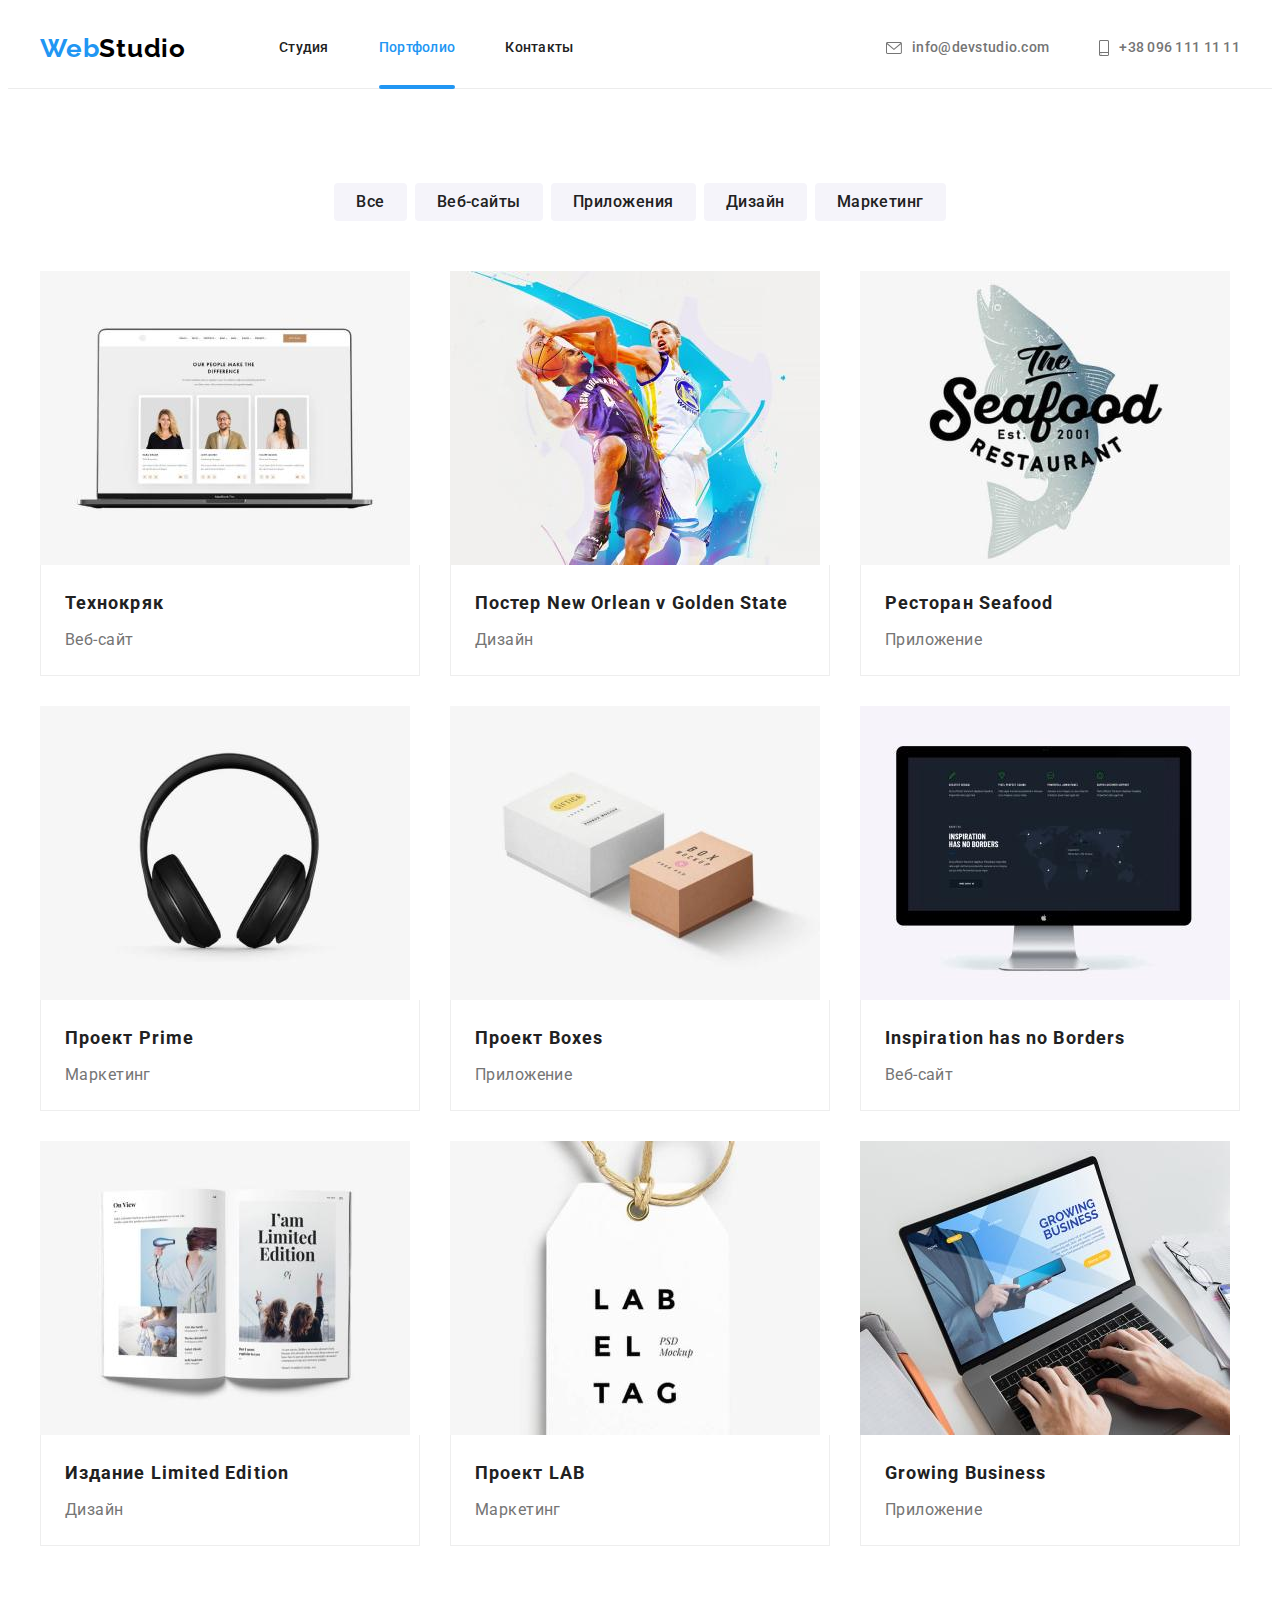
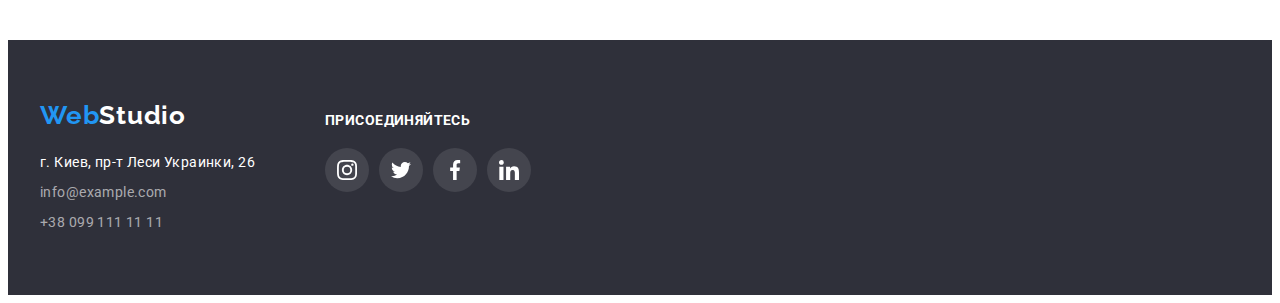
==== portfolio.html @ 52fb7076 "point zero" ====
<!DOCTYPE html>
<html lang="ru">
  <head>
    <meta charset="UTF-8" />
    <meta http-equiv="X-UA-Compatible" content="IE=edge" />
    <meta name="viewport" content="width=device-width, initial-scale=1.0" />
    <title>WebStudio</title>
    <link rel="preconnect" href="https://fonts.gstatic.com" />
    <link
      href="https://fonts.googleapis.com/css2?family=Raleway:wght@700&family=Roboto:wght@400;500;700;900&display=swap"
      rel="stylesheet"
    />
    <link
      rel="stylesheet"
      href="https://cdnjs.cloudflare.com/ajax/libs/modern-normalize/1.0.0/modern-normalize.min.css"
      integrity="sha512-ISS7cAi1PEhQ8jnbJpJZMd29NlhNj4AWYyLOSp2CE/CsHxTCu+r+t0D2yoJudVrd0/8fTVPUVDzY5Tvli75u/g=="
      crossorigin="anonymous"
      referrerpolicy="no-referrer"
    />
    <link rel="stylesheet" href="./css/styles.css" />
  </head>
  <body>
    <!-- PORTFOLIO HEADER -->

    <header class="header">
      <div class="container">
        <a class="logo" href="./index.html">Web<span class="logo-text link">Studio</span></a>
        <nav class="site-nav">
          <ul class="list">
            <li class="item"><a href="./index.html" class="link">Студия</a></li>
            <li class="item"><a href="./portfolio.html" class="link current">Портфолио</a></li>
            <li class="item"><a href="#contacts" class="link">Контакты</a></li>
          </ul>
        </nav>

        <ul class="connection list">
          <li class="item">
            <a href="mailto:info@devstudio.com" class="contact link">
              <svg class="icon" width="16" height="12">
                <use href="./images/icons.svg#icon-envelope"></use>
              </svg>
              info@devstudio.com
            </a>
          </li>

          <li class="item">
            <a href="tel+380961111111" class="contact link">
              <svg class="icon" width="10" height="16">
                <use href="./images/icons.svg#icon-smartphone"></use>
              </svg>
              +38 096 111 11 11</a
            >
          </li>
        </ul>
      </div>
    </header>

    <!-- PORTFOLIIO MAIN -->

    <main>
      <section class="section portfolio">
        <div class="container">
          <h1 class="title hide">Нашы проекты</h1>
          <!-- Фильтр -->

          <ul class="filter list">
            <li class="item"><button type="button" class="button">Все</button></li>
            <li class="item"><button type="button" class="button">Веб-сайты</button></li>
            <li class="item"><button type="button" class="button">Приложения</button></li>
            <li class="item"><button type="button" class="button">Дизайн</button></li>
            <li class="item"><button type="button" class="button">Маркетинг</button></li>
          </ul>

          <!-- Портфолио -->

          <ul class="cardset list">
            <li class="card">
              <a href="#" class="card-link link">
                <div class="card-thumb">
                  <img
                    class="image"
                    src="./images/picture_01.jpg"
                    width="370"
                    alt="Члени команди розробників."
                  />
                  <div class="overlay">
                    <p class="text over">
                      Технокряк это современная площадка распространения коронавируса. Компании
                      используют эту платформу для цифрового шпионажа и атак на защищённые сервера
                      конкурентов.
                    </p>
                  </div>
                </div>
                <div class="card-desc">
                  <h2 class="title">Технокряк</h2>
                  <p class="text">Веб-сайт</p>
                </div>
              </a>
            </li>

            <li class="card">
              <a href="#" class="card-link link">
                <div class="card-thumb">
                  <img
                    class="image"
                    src="./images/picture_02.jpg"
                    width="370"
                    alt="НБА. Боротьба Стефа Каррі і Веса Івунду"
                  />
                  <div class="overlay">
                    <p class="text over">
                      Lorem ipsum dolor sit amet consectetur adipisicing elit. Sed eligendi,
                      similique iusto perspiciatis nobis qui.
                    </p>
                  </div>
                </div>
                <div class="card-desc">
                  <h2 class="title">Постер New Orlean v Golden State</h2>
                  <p class="text">Дизайн</p>
                </div>
              </a>
            </li>

            <li class="card">
              <a href="#" class="card-link link">
                <div class="card-thumb">
                  <img
                    class="image"
                    src="./images/picture_03.jpg"
                    width="370"
                    alt="Риба. Логотип ресторану"
                  />
                  <div class="overlay">
                    <p class="text over">
                      Lorem ipsum dolor sit amet consectetur, adipisicing elit. Tempore sed
                      veritatis necessitatibus illo quisquam rem tempora ea velit in exercitationem.
                    </p>
                  </div>
                </div>
                <div class="card-desc">
                  <h2 class="title">Ресторан Seafood</h2>
                  <p class="text">Приложение</p>
                </div>
              </a>
            </li>

            <li class="card">
              <a href="#" class="card-link link">
                <div class="card-thumb">
                  <img
                    class="image"
                    src="./images/picture_04.jpg"
                    width="370"
                    alt="Бездротові навушники"
                  />
                  <div class="overlay">
                    <p class="text over">
                      Lorem ipsum dolor sit amet consectetur adipisicing elit. Ad placeat
                      perspiciatis non rerum, alias excepturi autem.
                    </p>
                  </div>
                </div>
                <div class="card-desc">
                  <h2 class="title">Проект Prime</h2>
                  <p class="text">Маркетинг</p>
                </div>
              </a>
            </li>

            <li class="card">
              <a href="#" class="card-link link">
                <div class="card-thumb">
                  <img
                    class="image"
                    src="./images/picture_05.jpg"
                    width="370"
                    alt="Стильні коробки"
                  />
                  <div class="overlay">
                    <p class="text over">
                      Lorem ipsum dolor sit amet consectetur adipisicing elit. Quisquam laboriosam
                      quidem illum culpa amet ullam impedit in rem quia distinctio odit voluptatem
                      quos, earum ipsam nesciunt doloremque repellat aspernatur provident.
                    </p>
                  </div>
                </div>
                <div class="card-desc">
                  <h2 class="title">Проект Boxes</h2>
                  <p class="text">Приложение</p>
                </div>
              </a>
            </li>

            <li class="card">
              <a href="#" class="card-link link">
                <div class="card-thumb">
                  <img
                    class="image"
                    src="./images/picture_06.jpg"
                    width="370"
                    alt="Монітор з відкритою сторінкою сайту клієнта"
                  />
                  <div class="overlay">
                    <p class="text over">
                      Lorem ipsum dolor sit amet consectetur adipisicing elit. Corporis suscipit
                      nisi maiores dignissimos commodi ad? Eveniet tenetur nihil ullam. Perferendis?
                    </p>
                  </div>
                </div>
                <div class="card-desc">
                  <h2 class="title">Inspiration has no Borders</h2>
                  <p class="text">Веб-сайт</p>
                </div>
              </a>
            </li>

            <li class="card">
              <a href="#" class="card-link link">
                <div class="card-thumb">
                  <img
                    class="image"
                    src="./images/picture_07.jpg"
                    width="370"
                    alt="Відкрита книга з ілюстраціями"
                  />
                  <div class="overlay">
                    <p class="text over">
                      Lorem ipsum dolor sit amet consectetur adipisicing elit. Iure deleniti porro
                      doloribus, sequi rerum sapiente non nihil.
                    </p>
                  </div>
                </div>
                <div class="card-desc">
                  <h2 class="title">Издание Limited Edition</h2>
                  <p class="text">Дизайн</p>
                </div>
              </a>
            </li>

            <li class="card">
              <a href="#" class="card-link link">
                <div class="card-thumb">
                  <img
                    class="image"
                    src="./images/picture_08.jpg"
                    width="370"
                    alt="Сувенірна айдентика клієнта"
                  />
                  <div class="overlay">
                    <p class="text over">
                      Lorem, ipsum dolor sit amet consectetur adipisicing elit. Unde voluptas
                      ducimus cum quidem provident modi maiores corrupti error!
                    </p>
                  </div>
                </div>
                <div class="card-desc">
                  <h2 class="title">Проект LAB</h2>
                  <p class="text">Маркетинг</p>
                </div>
              </a>
            </li>

            <li class="card">
              <a href="#" class="card-link link">
                <div class="card-thumb">
                  <img
                    class="image"
                    src="./images/picture_09.jpg"
                    width="370"
                    alt="Ноутбук з відкритим додатком клієнта"
                  />
                  <div class="overlay">
                    <p class="text over">
                      Lorem, ipsum dolor sit amet consectetur adipisicing elit. Nihil eligendi
                      provident officiis!
                    </p>
                  </div>
                </div>
                <div class="card-desc">
                  <h2 class="title">Growing Business</h2>
                  <p class="text">Приложение</p>
                </div>
              </a>
            </li>
          </ul>
        </div>
      </section>
    </main>

    <!-- PORTFOLIO FOOTER -->

    <footer id="contacts" class="footer">
      <div class="container">
        <h2 class="title hide">Контакты</h2>
        <address class="address">
          <a class="logo" href="./index.html">Web<span class="logo-text">Studio</span></a>
          <ul class="list">
            <li class="item"><p class="text">г. Киев, пр-т Леси Украинки, 26</p></li>
            <li class="item">
              <a href="mailto:info@example.com" class="contact link">info@example.com</a>
            </li>
            <li class="item">
              <a href="tel:+380991111111" class="contact link">+38 099 111 11 11</a>
            </li>
          </ul>
        </address>

        <div class="follow-us">
          <h3 class="title">Присоединяйтесь</h3>

          <ul class="list icon-set">
            <li class="item">
              <a href="" class="link">
                <svg class="icon" width="20" height="20">
                  <use href="./images/icons.svg#icon-instagram"></use>
                </svg>
              </a>
            </li>

            <li class="item">
              <a href="" class="link">
                <svg class="icon" width="20" height="20">
                  <use href="./images/icons.svg#icon-twitter"></use>
                </svg>
              </a>
            </li>

            <li class="item">
              <a href="" class="link">
                <svg class="icon" width="20" height="20">
                  <use href="./images/icons.svg#icon-facebook"></use>
                </svg>
              </a>
            </li>

            <li class="item">
              <a href="" class="link">
                <svg class="icon" width="20" height="20">
                  <use href="./images/icons.svg#icon-linkedin"></use>
                </svg>
              </a>
            </li>
          </ul>
        </div>
      </div>
    </footer>
  </body>
</html>
---- css/styles.css ----
/* Палітра */

:root {
  --text-color: #757575;
  --title-text-color: #212121;
  --white-text-color: #ffffff;
  --black-text-color: #000000;
  --accent-color: #2196f3;
  --primary-bg-color: #ffffff;
  --secondary-bg-color: #2f303a;
  --alt-bg-color: #f5f4fa;
  --header-border-color: #ececec;
  --card-border-color: #eeeeee;
  --button-hover: #188ce8;
  --icon-first-color: #afb1b8;

  --primary-bezier: cubic-bezier(0.4, 0, 0.2, 1);
  --action-primary-duration: 250ms;
}

/* Загальні */

body {
  font-family: 'Roboto', sans-serif;
  background-color: var(--primary-bg-color);
  color: var(--title-text-color);
  font-size: 14px;
  font-weight: 400;
  letter-spacing: 0.03em;
}

.container {
  width: 1200px;
  padding-left: 15px;
  padding-right: 15px;
  margin-left: auto;
  margin-right: auto;
}

.section {
  padding-top: 94px;
  padding-bottom: 94px;
}

.link {
  text-decoration: none;
  color: inherit;
}

.list {
  list-style: none;
  margin: 0;
  padding: 0;
}

.button {
  background-color: var(--accent-color);
  color: var(--white-text-color);
  font-family: inherit;
  font-size: 16px;
  font-weight: 700;
  cursor: pointer;
  border: none;
  border-radius: 4px;
}

.title,
.subtitle {
  font-size: 36px;
  line-height: 1.172;
  margin: 0;
  padding: 0;
}

.text {
  margin: 0;
  padding: 0;

  color: var(--text-color);
}

.image {
  display: block;
}

.hide {
  position: absolute;
  width: 1px;
  height: 1px;
  margin: -1px;
  border: 0;
  padding: 0;

  white-space: nowrap;
  clip-path: inset(100%);
  clip: rect(0 0 0 0);
  overflow: hidden;
}

.icon,
.modal-cross {
  fill: currentColor;
}

/*** ХЕДЕР ***/

.header {
  border-bottom: 1px solid var(--header-border-color);
}

.header .container {
  display: flex;
  align-items: center;
  padding-top: 0px;
  padding-bottom: 0px;
}

/* Лого */

.logo {
  display: block;

  font-family: 'Raleway';
  text-decoration: none;
  color: var(--accent-color);
  font-size: 26px;
  line-height: 1.192;
  font-weight: 700;
  letter-spacing: 0.03em;
}

.header .logo-text {
  color: var(--black-text-color);
}

/* Навігація + Контакти*/

.site-nav {
  margin-left: 93px;
}

.site-nav > .list {
  display: flex;
}
.connection,
.connection .item {
  display: flex;
  margin-left: auto;
}

.header .item + .item {
  margin-left: 50px;
}

.site-nav .link,
.connection .link {
  display: block;
  padding-top: 32px;
  padding-bottom: 32px;

  position: relative;
  transition-property: color;
  transition-duration: var(--action-primary-duration);
  transition-timing-function: var(--primary-bezier) 0;

  font-weight: 500;
  line-height: 1.14;
  letter-spacing: 0.02em;
}

.site-nav .link:hover,
.site-nav .link:focus {
  color: var(--accent-color);
}

.link.current {
  color: var(--accent-color);
}

.current::after {
  content: '';
  display: block;

  position: absolute;
  bottom: -1px;

  width: 100%;
  height: 4px;
  background-color: var(--accent-color);
  border-radius: 2px;

  animation-name: fade-in;
  animation-duration: var(--action-primary-duration);
  animation-timing-function: var(--primary-bezier);
}

@keyframes fade-in {
  0% {
    opacity: 0;
  }
  100% {
    opacity: 1;
  }
}

.header .contact {
  display: flex;
  align-items: center;

  color: var(--text-color);
  font-weight: 500;
  font-size: 14px;
  line-height: 1.14;
  letter-spacing: 0.02em;
}

.connection .icon {
  margin-right: 10px;
}

.header .contact:hover,
.header .contact:focus {
  color: var(--accent-color);
}

/*** МЕЙН ***/

/** Герой **/

.section.hero {
  padding-top: 200px;
  padding-bottom: 200px;
  margin-left: auto;
  margin-right: auto;
  text-align: center;

  background-image: linear-gradient(rgba(47, 48, 58, 0.4), rgba(47, 48, 58, 0.4)),
    url(../images/bg-team-working.jpg);
  max-width: 1600px;
  height: 600px;
}

.hero .title {
  margin-bottom: 30px;

  color: var(--white-text-color);
  font-weight: 900;
  font-size: 44px;
  line-height: 1.364;
  text-align: center;
  letter-spacing: 0.06em;
  text-transform: uppercase;
}

.hero .button {
  padding-top: 10px;
  padding-bottom: 10px;
  padding-left: 32px;
  padding-right: 32px;
  box-shadow: 0px 4px 4px rgba(0, 0, 0, 0.15);

  line-height: 1.875;
  letter-spacing: 0.06em;

  transition-property: background-color;
  transition-duration: var(--action-primary-duration);
  transition-timing-function: var(--primary-bezier);
}

.hero .button:hover,
.hero .button:focus {
  background-color: var(--button-hover);
}

/* Наші особливості */

.feature .list {
  display: flex;
}

.feature .item {
  display: block;
  flex-basis: calc(100% / 4);
}

.feature .item + .item {
  margin-left: 30px;
}

.feature .thumb {
  display: flex;
  width: 100%;
  height: 120px;
  margin-bottom: 30px;

  justify-content: center;
  align-items: center;

  background-color: var(--alt-bg-color);
  border-radius: 4px;
}

.feature .subtitle,
.activity .subtitle,
.footer .title {
  font-size: 14px;
  font-weight: 700;
  line-height: 1.143;
  text-transform: uppercase;
  margin-bottom: 10px;
}

.feature .text {
  line-height: 1.714;
  padding-bottom: 6px;
}

/* Чим ми займаємось */

.section.activity {
  padding-top: 0px;
  text-align: center;
}

.activity .title,
.team .title,
.clients .title {
  margin-bottom: 50px;
}

.activity .list {
  display: flex;
}

.activity .item + .item {
  margin-left: 30px;
}

.activity .item {
  position: relative;

  flex-basis: calc(100% / 3);
}

.activity .subtitle {
  position: absolute;
  bottom: 0px;
  padding-top: 27px;
  padding-bottom: 27px;
  margin-bottom: 0px;
  width: 100%;

  color: var(--white-text-color);
  background-color: rgba(47, 48, 58, 0.8);
}

/* Команда */

.team {
  background-color: var(--alt-bg-color);
  text-align: center;
}

.team .list,
.clients .list {
  display: flex;
}

.team .card + .card {
  margin-left: 30px;
}

.team .card {
  flex-basis: calc (100% /4);
  background-color: var(--primary-bg-color);
  border-radius: 0px 0px 4px 4px;
  box-shadow: 0px 1px 3px rgba(0, 0, 0, 0.12), 0px 1px 1px rgba(0, 0, 0, 0.14),
    0px 2px 1px rgba(0, 0, 0, 0.2);
}

.team .card-desc {
  padding-top: 30px;
  padding-bottom: 30px;
}

.team .subtitle {
  margin-bottom: 10px;

  font-weight: 500;
  font-size: 16px;
  line-height: 1.19;
}

.team .text {
  margin-bottom: 16px;

  font-size: 16px;
  line-height: 1.19;
}

.icon-set {
  display: flex;
  justify-content: center;
}

.team .icon-set {
  color: var(--icon-first-color);
}

.icon-set > .item {
  display: flex;
  width: 44px;
  height: 44px;
}

.icon-set .link {
  display: flex;
  align-items: center;
  justify-content: center;
  width: 100%;
  height: 100%;
  border-radius: 50%;

  transition-property: color, background-color;
  transition-duration: var(--action-primary-duration);
  transition-timing-function: var(--primary-bezier);
}

.icon-set > .item + .item {
  margin-left: 10px;
}

.icon-set .link:hover,
.icon-set .link:focus {
  color: var(--white-text-color);
  background-color: var(--accent-color);
}

/* Клієнти */

.clients {
  text-align: center;
}

.clients .item {
  width: 170px;
  height: 92px;
}

.clients .item + .item {
  margin-left: 30px;
}

.clients .link {
  display: flex;
  width: 100%;
  height: 100%;

  align-items: center;
  justify-content: center;

  color: var(--icon-first-color);
  border: 1px solid var(--icon-first-color);
  border-radius: 4px;

  transition-property: color, border-color;
  transition-duration: var(--action-primary-duration);
  transition-timing-function: var(--primary-bezier);
}

.clients .link:hover,
.clients .link:focus {
  color: var(--accent-color);
  border-color: var(--accent-color);
}

.clients .list {
  display: flex;
  align-items: center;
  justify-content: center;
}

/* Портфоліо */

/* Фільтр */

.filter.list {
  display: flex;
  justify-content: center;
  margin-bottom: 50px;
}

.filter .item + .item {
  margin-left: 8px;
}

.portfolio .button {
  display: block;
  padding-top: 6px;
  padding-bottom: 6px;
  padding-left: 22px;
  padding-right: 22px;

  color: inherit;
  background-color: var(--alt-bg-color);
  font-weight: 500;
  line-height: 1.625;
  letter-spacing: 0.03em;

  transition-property: color, background-color, box-shadow;
  transition-duration: var(--action-primary-duration);
  transition-timing-function: var(--primary-bezier);
}
.portfolio .button:hover,
.portfolio .button:focus {
  color: var(--white-text-color);
  background-color: var(--accent-color);

  box-shadow: 0px 3px 1px rgba(0, 0, 0, 0.1), 0px 1px 2px rgba(0, 0, 0, 0.08),
    0px 2px 2px rgba(0, 0, 0, 0.12);
}

/* Галерея проектів */

.cardset.list {
  display: flex;
  flex-wrap: wrap;
  margin-left: -30px;
  margin-top: -30px;
}

.portfolio .card {
  display: block;
  flex-basis: calc(100% / 3 - 30px);
  margin-left: 30px;
  margin-top: 30px;
}

.portfolio .card-desc {
  padding-top: 20px;
  padding-bottom: 20px;
  padding-left: 24px;
  padding-right: 24px;

  border-width: 0px 1px 1px;
  border-style: solid;
  border-color: var(--card-border-color);
}

.portfolio .title {
  padding-bottom: 4px;

  font-weight: 700;
  font-size: 18px;
  line-height: 2;
  letter-spacing: 0.06em;
}

.portfolio .text {
  font-size: 16px;
  line-height: 1.875;
}

.card-link {
  display: block;
  width: 100%;
  height: 100%;
}

.card-link:hover,
.card-link:focus {
  box-shadow: 0px 1px 1px rgba(0, 0, 0, 0.12), 0px 4px 4px rgba(0, 0, 0, 0.06),
    1px 4px 6px rgba(0, 0, 0, 0.16);
}

.card-thumb {
  position: relative;
  overflow: hidden;
  width: 370px;
  height: 294px;
}

.portfolio .overlay {
  position: absolute;
  bottom: 0px;
  left: 0px;

  display: flex;
  width: 100%;
  height: 100%;

  align-items: center;
  padding-left: 24px;
  padding-right: 24px;
  background-color: rgba(33, 150, 243, 0.9);

  transform: translateY(101%);
  transition-property: transform;
  transition-duration: var(--action-primary-duration);
  transition-timing-function: var(--primary-bezier);
}

.text.over {
  font-size: 18px;
  line-height: 1.56;
  color: var(--white-text-color);
}

.card-link:hover .overlay,
.card-link:focus .overlay {
  transform: translateY(0);
}

/*** ФУТЕР ***/

.footer {
  background-color: var(--secondary-bg-color);
}

.footer .container {
  display: flex;
}

.address {
  font-style: normal;
  padding-top: 60px;
  padding-bottom: 60px;
}

.footer .logo {
  margin-bottom: 20px;
}

.footer .logo-text {
  color: var(--white-text-color);
}

.footer .list {
  line-height: 1.714;
}

.footer .text {
  color: var(--white-text-color);
}

.footer .item:not(:last-child) {
  margin-bottom: 6px;
}

.footer .contact {
  color: rgba(255, 255, 255, 0.6);

  transition-property: color;
  transition-duration: var(--action-primary-duration);
  transition-timing-function: var(--primary-bezier);
}

.footer .contact:hover,
.footer .contact:focus {
  color: var(--accent-color);
}

.follow-us {
  margin-left: 70px;
  padding-top: 72px;
}

.follow-us > .title {
  margin-bottom: 20px;
  color: var(--white-text-color);
}

.follow-us .icon-set {
  color: var(--white-text-color);
}

.follow-us .link {
  background: rgba(255, 255, 255, 0.1);
}

/* Модальне вікно */

.backdrop {
  position: fixed;
  left: 0;
  top: 0;

  width: 100vw;
  height: 100vh;

  opacity: 1;
  visibility: visible;

  background-color: rgba(0, 0, 0, 0.2);

  transition-property: opacity, visibility;
  transition-duration: var(--action-primary-duration);
  transition-timing-function: var(--primary-bezier);
}

.is-hidden {
  opacity: 0;
  visibility: hidden;
  pointer-events: none;
}

.backdrop.is-hidden .modal {
  transform: translate(-50%, -50%) scale(0.95);
}

.modal {
  position: absolute;
  left: 50%;
  top: 50%;

  min-width: 528px;
  min-height: 582px;
  transform: translate(-50%, -50%) scale(1);

  transition-property: transform;
  transition-duration: var(--action-primary-duration);
  transition-timing-function: var(--primary-bezier);

  background-color: var(--primary-bg-color);
  border-radius: 4px;
  box-shadow: 0px 1px 3px rgba(0, 0, 0, 0.12), 0px 1px 1px rgba(0, 0, 0, 0.14),
    0px 2px 1px rgba(0, 0, 0, 0.2);
}

.close.button {
  position: absolute;
  top: 8px;
  right: 8px;

  display: flex;
  align-items: center;
  justify-content: center;

  width: 30px;
  height: 30px;
  border-radius: 50%;

  background-color: transparent;
  border: 1px solid rgba(0, 0, 0, 0.1);
}

.modal-cross {
  color: var(--black-text-color);

  transition-property: color;
  transition-duration: var(--action-primary-duration);
  transition-timing-function: var(--primary-bezier);
}

.modal .button:hover .modal-cross,
.modal .button:focus .modal-cross {
  color: var(--accent-color);
}
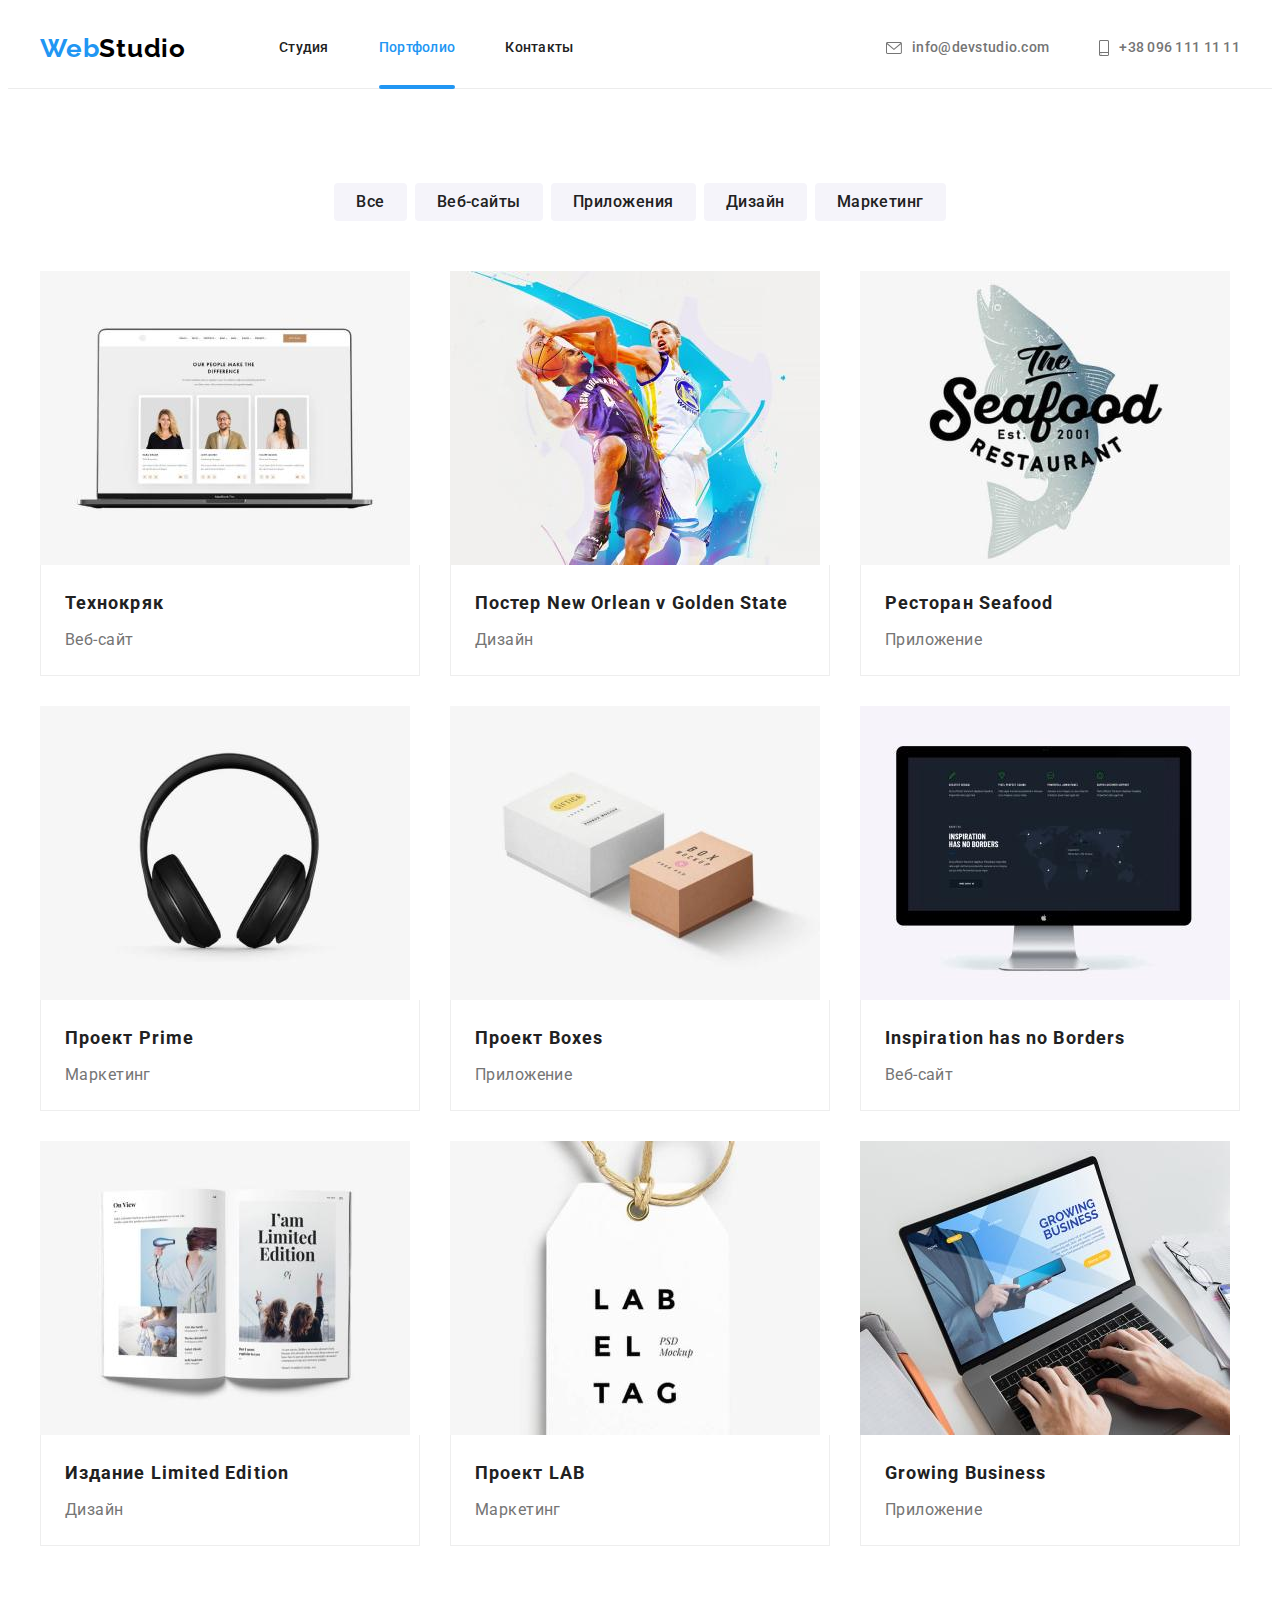
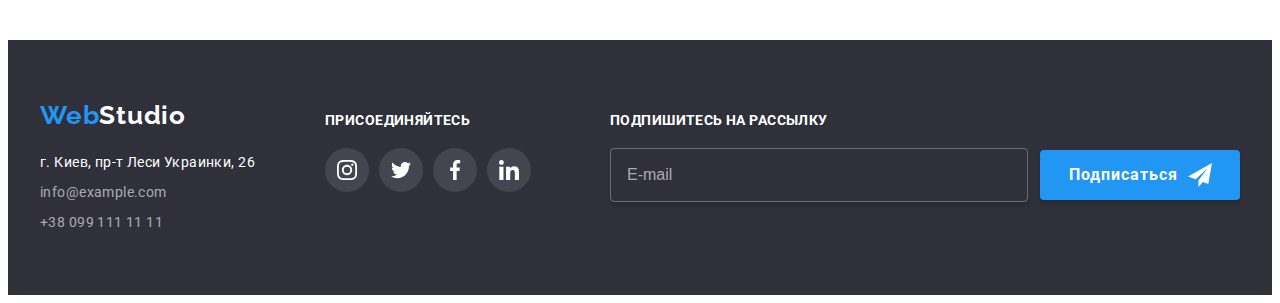
==== commit 27c5d453: "Form fields" ====
--- a/portfolio.html
+++ b/portfolio.html
@@ -64,11 +64,11 @@
           <!-- Фильтр -->
 
           <ul class="filter list">
-            <li class="item"><button type="button" class="button">Все</button></li>
-            <li class="item"><button type="button" class="button">Веб-сайты</button></li>
-            <li class="item"><button type="button" class="button">Приложения</button></li>
-            <li class="item"><button type="button" class="button">Дизайн</button></li>
-            <li class="item"><button type="button" class="button">Маркетинг</button></li>
+            <li class="item"><button type="button" class="filter-button">Все</button></li>
+            <li class="item"><button type="button" class="filter-button">Веб-сайты</button></li>
+            <li class="item"><button type="button" class="filter-button">Приложения</button></li>
+            <li class="item"><button type="button" class="filter-button">Дизайн</button></li>
+            <li class="item"><button type="button" class="filter-button">Маркетинг</button></li>
           </ul>
 
           <!-- Портфолио -->
@@ -342,6 +342,19 @@
             </li>
           </ul>
         </div>
+
+        <form action="#" class="subscribe">
+          <label class="title" for="subscribe">Подпишитесь на рассылку</label>
+          <div class="form-field">
+            <input type="email" class="input" placeholder="E-mail" id="subscribe" />
+            <button type="submit" class="button">
+              Подписаться
+              <svg class="icon" width="24" height="24">
+                <use href="./images/icons.svg#icon-send"></use>
+              </svg>
+            </button>
+          </div>
+        </form>
       </div>
     </footer>
   </body>
--- a/css/styles.css
+++ b/css/styles.css
@@ -13,6 +13,8 @@
   --card-border-color: #eeeeee;
   --button-hover: #188ce8;
   --icon-first-color: #afb1b8;
+  --button-shadow: 0px 4px 4px rgba(0, 0, 0, 0.15);
+  --form-border-color: rgba(33, 33, 33, 0.2);
 
   --primary-bezier: cubic-bezier(0.4, 0, 0.2, 1);
   --action-primary-duration: 250ms;
@@ -54,14 +56,36 @@
 }
 
 .button {
-  background-color: var(--accent-color);
-  color: var(--white-text-color);
-  font-family: inherit;
-  font-size: 16px;
-  font-weight: 700;
-  cursor: pointer;
+  display: flex;
+  align-items: center;
+  justify-content: center;
+  margin-left: auto;
+  margin-right: auto;
+
+  width: 200px;
+  height: 50px;
   border: none;
   border-radius: 4px;
+
+  font-family: inherit;
+  font-weight: 700;
+  font-size: 16px;
+  line-height: 1.875;
+  letter-spacing: 0.06em;
+
+  cursor: pointer;
+  color: var(--white-text-color);
+  background-color: var(--accent-color);
+  box-shadow: 0px 4px 4px rgba(0, 0, 0, 0.15);
+
+  transition-property: background-color;
+  transition-duration: var(--action-primary-duration);
+  transition-timing-function: var(--primary-bezier);
+}
+
+.button:hover,
+.button:focus {
+  background-color: var(--button-hover);
 }
 
 .title,
@@ -98,6 +122,7 @@
 }
 
 .icon,
+.check-icon,
 .modal-cross {
   fill: currentColor;
 }
@@ -250,26 +275,6 @@
   text-align: center;
   letter-spacing: 0.06em;
   text-transform: uppercase;
-}
-
-.hero .button {
-  padding-top: 10px;
-  padding-bottom: 10px;
-  padding-left: 32px;
-  padding-right: 32px;
-  box-shadow: 0px 4px 4px rgba(0, 0, 0, 0.15);
-
-  line-height: 1.875;
-  letter-spacing: 0.06em;
-
-  transition-property: background-color;
-  transition-duration: var(--action-primary-duration);
-  transition-timing-function: var(--primary-bezier);
-}
-
-.hero .button:hover,
-.hero .button:focus {
-  background-color: var(--button-hover);
 }
 
 /* Наші особливості */
@@ -494,25 +499,31 @@
   margin-left: 8px;
 }
 
-.portfolio .button {
+.portfolio .filter-button {
   display: block;
   padding-top: 6px;
   padding-bottom: 6px;
   padding-left: 22px;
   padding-right: 22px;
-
-  color: inherit;
-  background-color: var(--alt-bg-color);
+  border: none;
+  border-radius: 4px;
+
+  font-family: inherit;
   font-weight: 500;
+  font-size: 16px;
   line-height: 1.625;
   letter-spacing: 0.03em;
 
+  cursor: pointer;
+  color: var(--title-text-color);
+  background-color: var(--alt-bg-color);
+
   transition-property: color, background-color, box-shadow;
   transition-duration: var(--action-primary-duration);
   transition-timing-function: var(--primary-bezier);
 }
-.portfolio .button:hover,
-.portfolio .button:focus {
+.portfolio .filter-button:hover,
+.portfolio .filter-button:focus {
   color: var(--white-text-color);
   background-color: var(--accent-color);
 
@@ -665,7 +676,9 @@
   padding-top: 72px;
 }
 
+.subscribe > .title,
 .follow-us > .title {
+  display: block;
   margin-bottom: 20px;
   color: var(--white-text-color);
 }
@@ -676,6 +689,52 @@
 
 .follow-us .link {
   background: rgba(255, 255, 255, 0.1);
+}
+
+.subscribe {
+  margin-top: 72px;
+  margin-left: auto;
+}
+
+.subscribe .input {
+  width: 358px;
+  height: 50px;
+  padding-left: 16px;
+  margin-right: 12px;
+
+  font-size: 16px;
+  line-height: 1.25;
+  color: var(--white-text-color);
+  border: 1px solid rgba(255, 255, 255, 0.3);
+  outline-color: transparent;
+  box-shadow: 0px 4px 4px rgba(0, 0, 0, 0.15);
+
+  transition-property: border, outline-color;
+  transition-duration: var(--action-primary-duration);
+  transition-timing-function: var(--primary-bezier);
+}
+
+.subscribe .input:focus {
+  outline-color: rgba(255, 255, 255, 0.6);
+}
+
+.subscribe .input:hover {
+  border: 1px solid var(--accent-color);
+}
+
+.subscribe .input::placeholder {
+  font-size: 16px;
+  line-height: 1.25;
+  color: rgba(255, 255, 255, 0.6);
+}
+
+.footer .button {
+  justify-content: flex-end;
+  padding-right: 28px;
+}
+
+.subscribe .icon {
+  margin-left: 10px;
 }
 
 /* Модальне вікно */
@@ -714,8 +773,9 @@
   top: 50%;
 
   min-width: 528px;
-  min-height: 582px;
+  min-height: 581px;
   transform: translate(-50%, -50%) scale(1);
+  padding: 40px;
 
   transition-property: transform;
   transition-duration: var(--action-primary-duration);
@@ -727,7 +787,7 @@
     0px 2px 1px rgba(0, 0, 0, 0.2);
 }
 
-.close.button {
+.close-button {
   position: absolute;
   top: 8px;
   right: 8px;
@@ -735,11 +795,12 @@
   display: flex;
   align-items: center;
   justify-content: center;
+  border-radius: 50%;
 
   width: 30px;
   height: 30px;
-  border-radius: 50%;
-
+
+  cursor: pointer;
   background-color: transparent;
   border: 1px solid rgba(0, 0, 0, 0.1);
 }
@@ -752,7 +813,134 @@
   transition-timing-function: var(--primary-bezier);
 }
 
-.modal .button:hover .modal-cross,
-.modal .button:focus .modal-cross {
+.modal .close-button:hover .modal-cross,
+.modal .close-button:focus .modal-cross {
   color: var(--accent-color);
 }
+
+.modal .title {
+  display: block;
+  margin-bottom: 12px;
+
+  font-size: 20px;
+  line-height: 1.15;
+  text-align: center;
+}
+
+.label {
+  display: inline-block;
+  margin-bottom: 4px;
+
+  font-size: 12px;
+  line-height: 1.167;
+  letter-spacing: 0.01em;
+  color: var(--text-color);
+}
+
+.form-field {
+  position: relative;
+  display: flex;
+  align-items: center;
+  margin-bottom: 10px;
+}
+
+.modal .icon {
+  position: absolute;
+  left: 12px;
+  color: var(--title-text-color);
+  pointer-events: none;
+
+  transition-property: color;
+  transition-duration: var(--action-primary-duration);
+  transition-timing-function: var(--primary-bezier);
+}
+
+.form-field:focus-within .icon,
+.form-field:hover .icon,
+.label:hover + .form-field > .icon {
+  color: var(--accent-color);
+}
+
+.input {
+  display: block;
+  width: 100%;
+  min-height: 40px;
+  padding-left: 42px;
+  padding-right: 42px;
+
+  background-color: transparent;
+  border: 1px solid var(--form-border-color);
+  border-radius: 4px;
+  outline-color: transparent;
+  cursor: pointer;
+
+  transition-property: border, outline-color;
+  transition-duration: var(--action-primary-duration);
+  transition-timing-function: var(--primary-bezier);
+}
+
+.input.text {
+  padding: 11px 16px;
+  resize: none;
+  margin-bottom: 20px;
+
+  letter-spacing: 0.01em;
+}
+
+.input.text::placeholder {
+  color: rgba(117, 117, 117, 0.5);
+}
+
+.input:hover {
+  border: 1px solid var(--accent-color);
+}
+
+.input:focus {
+  outline-color: var(--accent-color);
+}
+
+.contract {
+  display: flex;
+  align-items: center;
+  justify-content: center;
+  margin-bottom: 30px;
+}
+
+.check-icon {
+  color: transparent;
+  border: 2px solid var(--title-text-color);
+  border-radius: 2px;
+  cursor: pointer;
+
+  transition-property: color, background-color, border;
+  transition-duration: var(--action-primary-duration);
+  transition-timing-function: var(--primary-bezier);
+}
+
+.checkbox:checked + .check-icon {
+  color: var(--white-text-color);
+  background-color: var(--accent-color);
+  border: none;
+}
+
+.checkbox:focus + .check-icon,
+.checkbox:hover + .check-icon {
+  border-color: var(--accent-color);
+}
+
+.custom-checkbox {
+  display: flex;
+  align-items: center;
+  margin-right: 8px;
+}
+
+.contract .text {
+  margin-right: 0.25em;
+  line-height: 1.714;
+}
+
+.contract .link {
+  line-height: 1.714;
+  color: var(--accent-color);
+  text-decoration-line: underline;
+}
